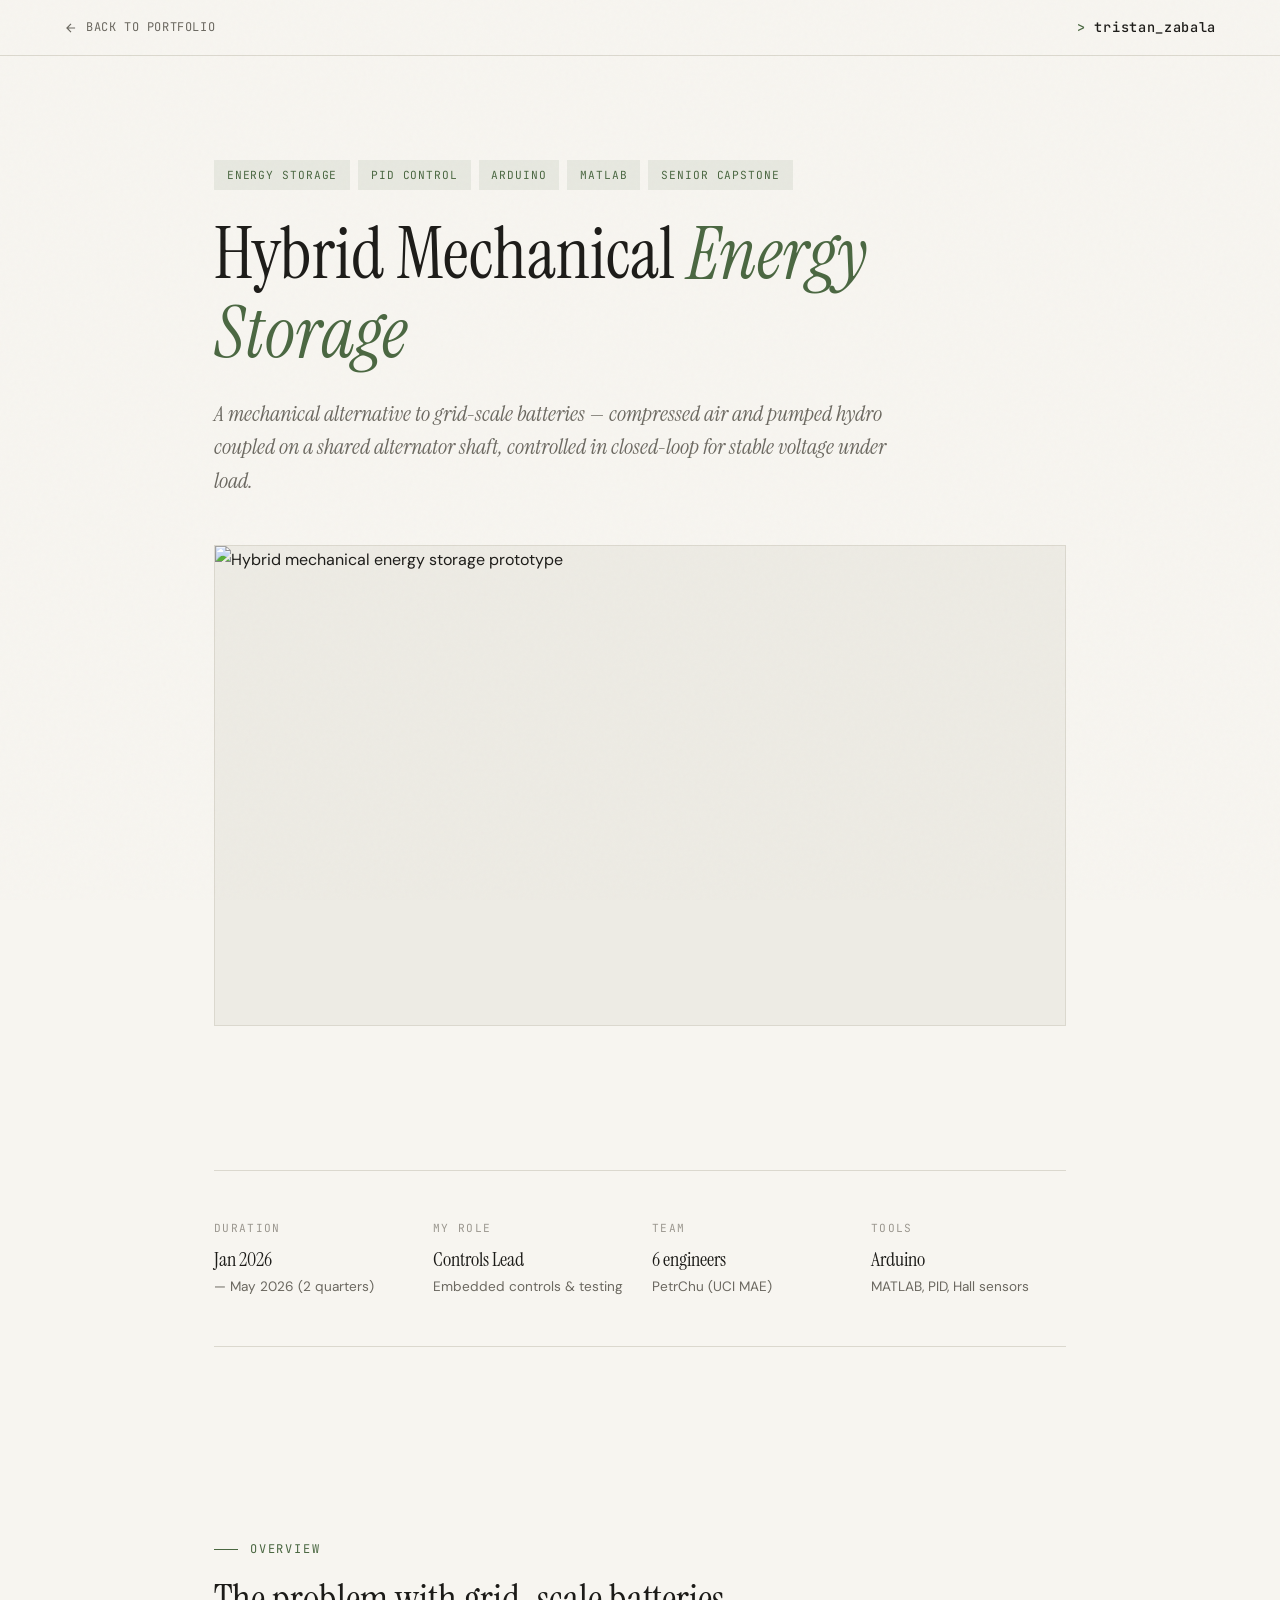
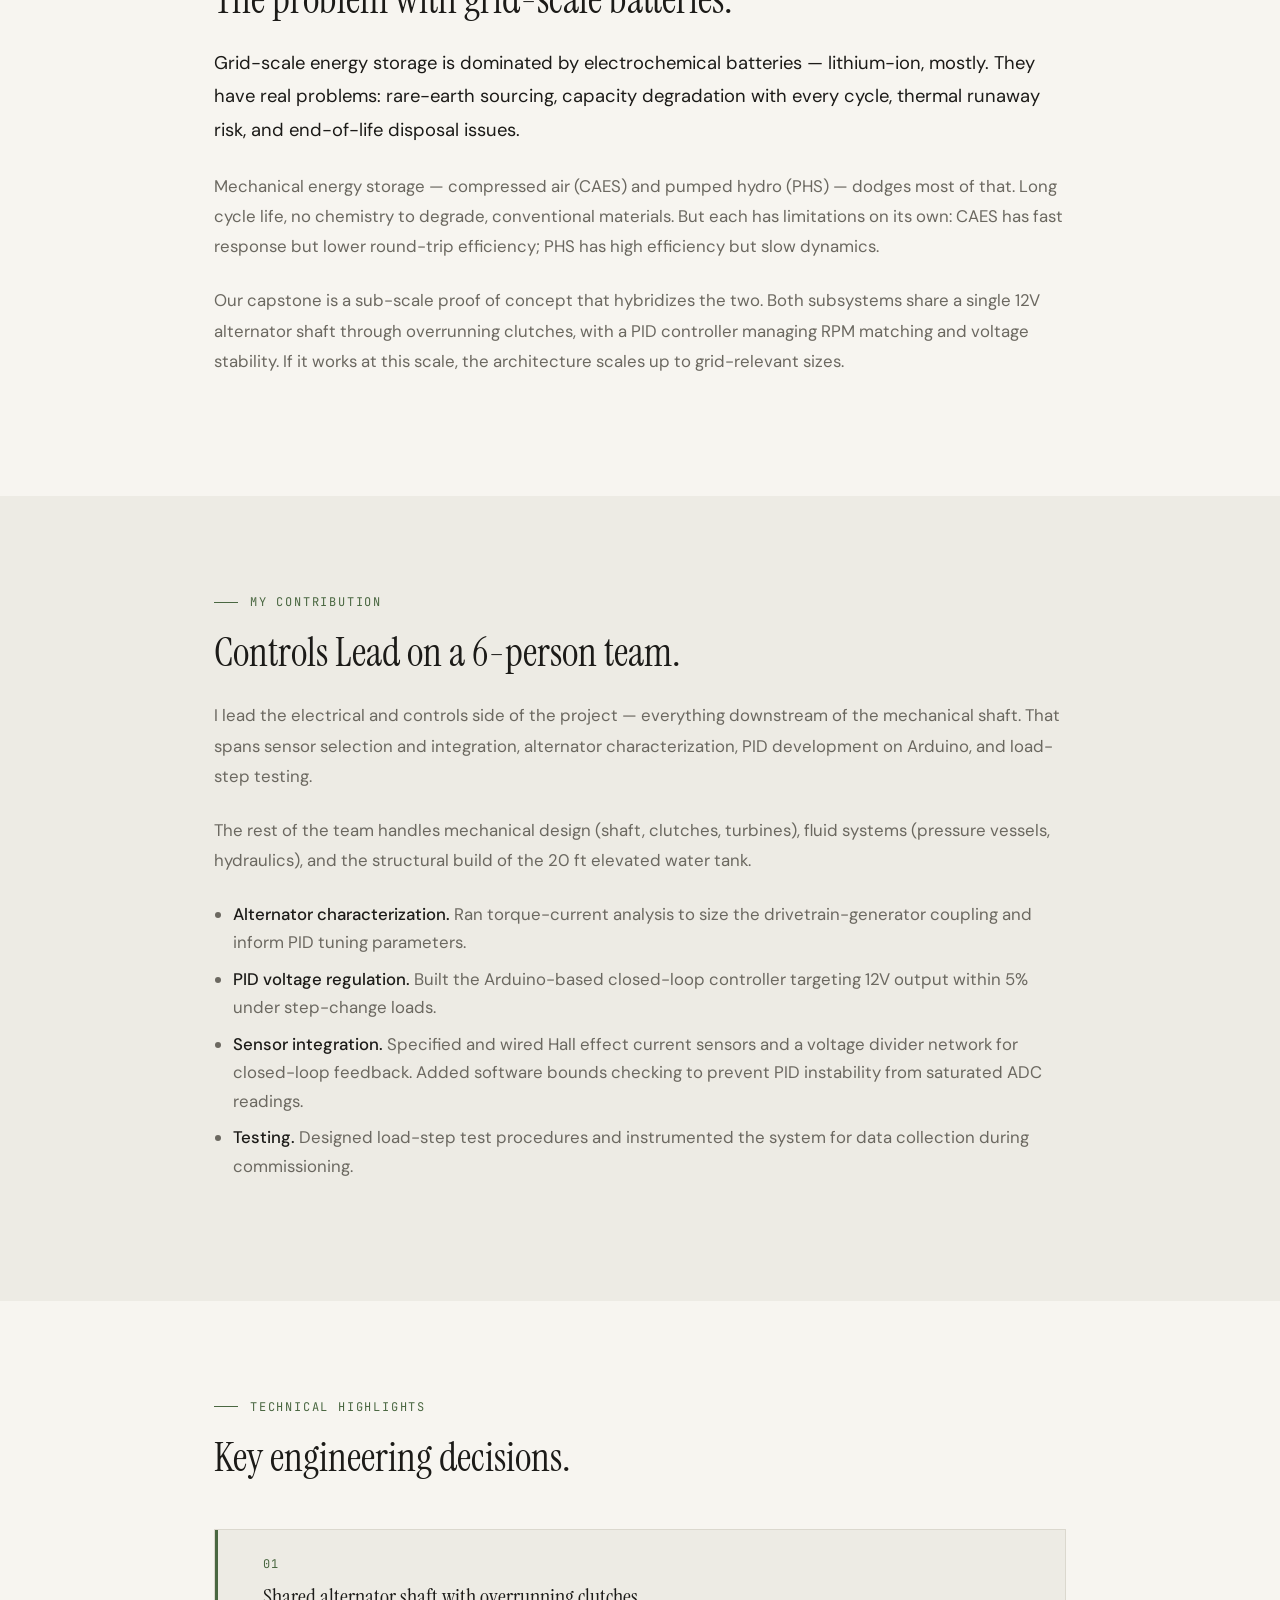
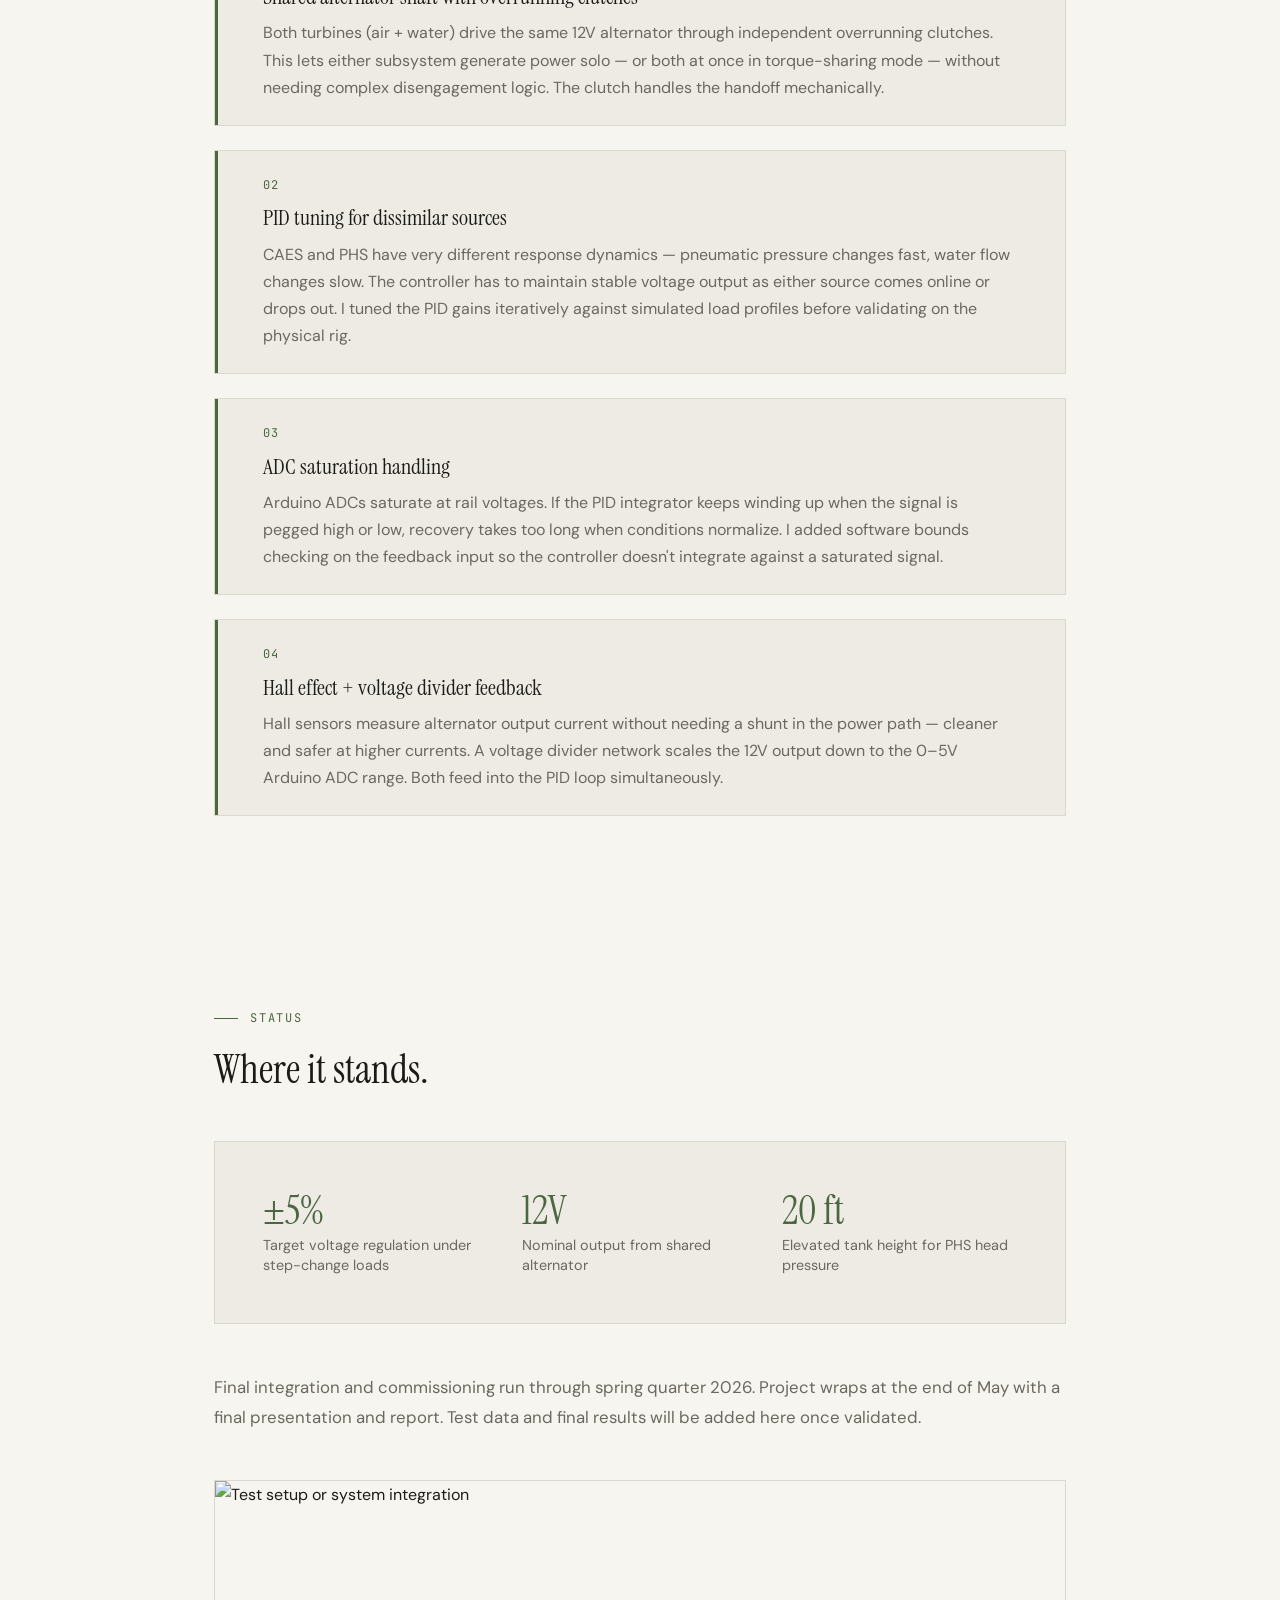
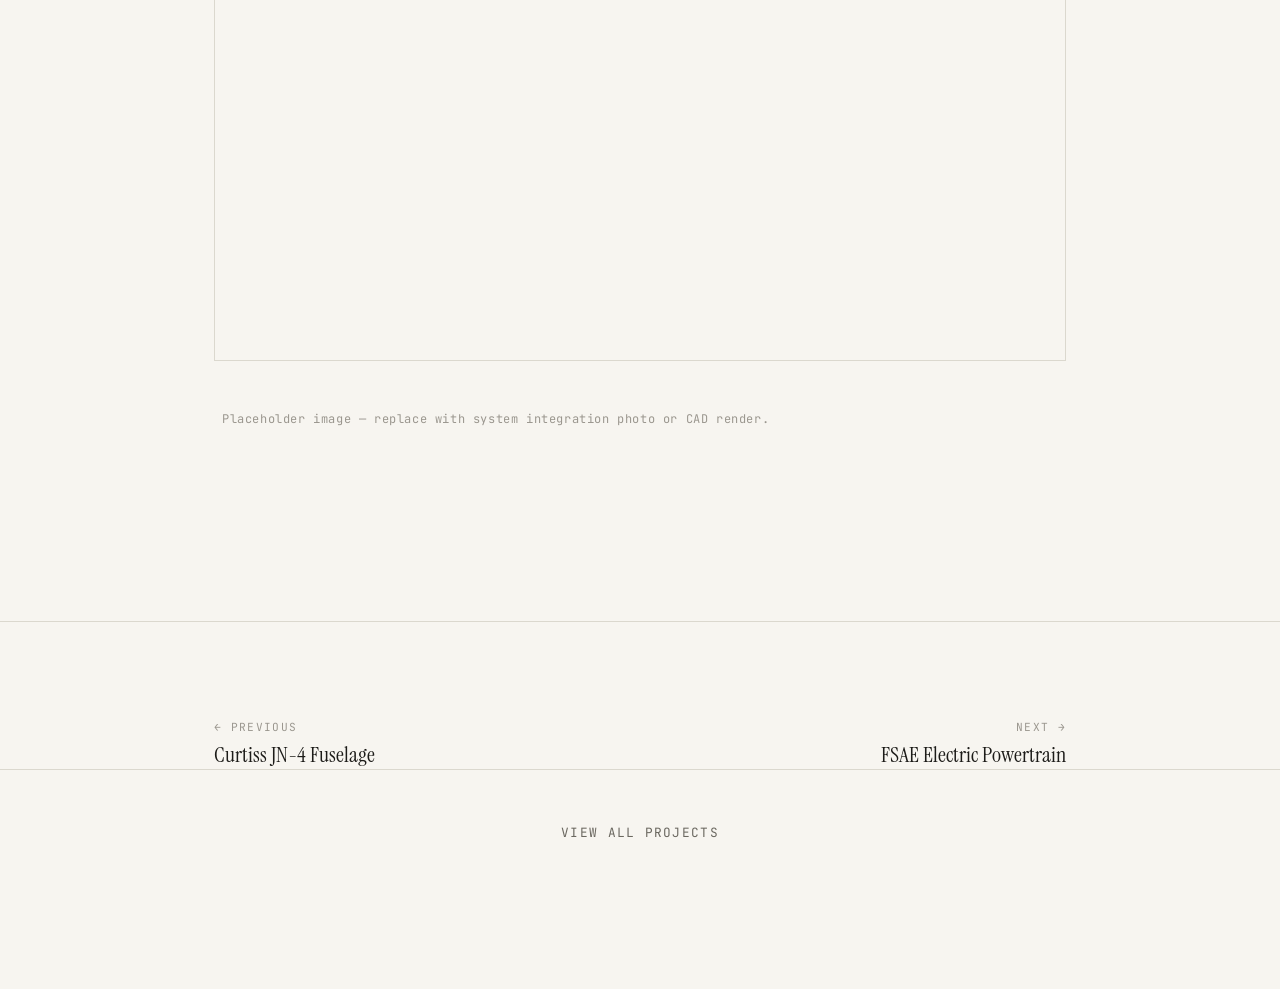
==== projects/capstone.html @ 6b92537d "Add files via upload" ====
<!DOCTYPE html>
<html lang="en">
<head>
  <meta charset="UTF-8">
  <meta name="viewport" content="width=device-width, initial-scale=1.0">
  <title>Hybrid Mechanical Energy Storage — Tristan Zabala</title>

  <!-- ════════════════════════════════════════════════════════
       PROJECT DETAIL PAGE — Hybrid Mechanical Energy Storage
       Things to customize are marked CHANGE:
       Main structure is locked in; you'll mostly edit paragraphs
       and swap placeholder images for real ones.
       ════════════════════════════════════════════════════════ -->

  <link rel="preconnect" href="https://fonts.googleapis.com">
  <link rel="preconnect" href="https://fonts.gstatic.com" crossorigin>
  <link href="https://fonts.googleapis.com/css2?family=DM+Sans:ital,wght@0,400;0,500;0,700;1,400&family=JetBrains+Mono:wght@400;500&family=Instrument+Serif:ital@0;1&display=swap" rel="stylesheet">

  <link rel="stylesheet" href="style.css">
</head>

<body>

  <!-- NAV -->
  <nav class="nav">
    <div class="container">
      <a href="../index.html" class="nav-back">
        <svg width="14" height="14" viewBox="0 0 24 24" fill="none" stroke="currentColor" stroke-width="2"><path d="M19 12H5M12 19l-7-7 7-7"/></svg>
        Back to portfolio
      </a>
      <a href="../index.html" class="nav-logo"><span>&gt;</span> tristan_zabala</a>
    </div>
  </nav>


  <!-- HERO -->
  <section class="project-hero">
    <div class="container-narrow">
      <div class="project-tags">
        <span class="project-tag">Energy Storage</span>
        <span class="project-tag">PID Control</span>
        <span class="project-tag">Arduino</span>
        <span class="project-tag">MATLAB</span>
        <span class="project-tag">Senior Capstone</span>
      </div>

      <h1 class="project-title">Hybrid Mechanical <em>Energy Storage</em></h1>

      <p class="project-summary">
        A mechanical alternative to grid-scale batteries — compressed air
        and pumped hydro coupled on a shared alternator shaft, controlled
        in closed-loop for stable voltage under load.
      </p>
    </div>

    <div class="container-narrow">
      <div class="hero-image-wrapper">
        <!-- CHANGE: Replace with a render or photo of the prototype or CAD assembly.
             Good options: full system CAD render, control system breadboard,
             or a photo of the 20ft water tank rig. 16:9 aspect ratio. -->
        <img
          src="https://images.unsplash.com/photo-1581091226825-a6a2a5aee158?w=1200&h=675&fit=crop"
          alt="Hybrid mechanical energy storage prototype"
          class="hero-image"
        >
      </div>
    </div>
  </section>


  <!-- INFO STRIP -->
  <section class="container-narrow">
    <div class="info-strip">
      <div class="info-strip-grid">
        <div>
          <div class="info-item-label">Duration</div>
          <div class="info-item-value">Jan 2026</div>
          <div class="info-item-sub">— May 2026 (2 quarters)</div>
        </div>
        <div>
          <div class="info-item-label">My Role</div>
          <div class="info-item-value">Controls Lead</div>
          <div class="info-item-sub">Embedded controls &amp; testing</div>
        </div>
        <div>
          <div class="info-item-label">Team</div>
          <div class="info-item-value">6 engineers</div>
          <div class="info-item-sub">PetrChu (UCI MAE)</div>
        </div>
        <div>
          <div class="info-item-label">Tools</div>
          <div class="info-item-value">Arduino</div>
          <div class="info-item-sub">MATLAB, PID, Hall sensors</div>
        </div>
      </div>
    </div>
  </section>


  <!-- OVERVIEW -->
  <section class="section">
    <div class="container-narrow">
      <div class="section-label">Overview</div>
      <h2 class="section-title">The problem with grid-scale batteries.</h2>

      <div class="section-body">
        <p class="lead">
          Grid-scale energy storage is dominated by electrochemical batteries —
          lithium-ion, mostly. They have real problems: rare-earth sourcing,
          capacity degradation with every cycle, thermal runaway risk, and
          end-of-life disposal issues.
        </p>
        <p>
          Mechanical energy storage — compressed air (CAES) and pumped hydro
          (PHS) — dodges most of that. Long cycle life, no chemistry to
          degrade, conventional materials. But each has limitations on its
          own: CAES has fast response but lower round-trip efficiency; PHS
          has high efficiency but slow dynamics.
        </p>
        <p>
          Our capstone is a sub-scale proof of concept that hybridizes the
          two. Both subsystems share a single 12V alternator shaft through
          overrunning clutches, with a PID controller managing RPM matching
          and voltage stability. If it works at this scale, the architecture
          scales up to grid-relevant sizes.
        </p>
      </div>
    </div>
  </section>


  <!-- MY CONTRIBUTION -->
  <section class="section" style="background: var(--bg-card); margin: 0 -100vw; padding-left: 100vw; padding-right: 100vw;">
    <div class="container-narrow">
      <div class="section-label">My Contribution</div>
      <h2 class="section-title">Controls Lead on a 6-person team.</h2>

      <div class="section-body">
        <p>
          I lead the electrical and controls side of the project — everything
          downstream of the mechanical shaft. That spans sensor selection and
          integration, alternator characterization, PID development on Arduino,
          and load-step testing.
        </p>
        <p>
          The rest of the team handles mechanical design (shaft, clutches,
          turbines), fluid systems (pressure vessels, hydraulics), and the
          structural build of the 20 ft elevated water tank.
        </p>

        <!-- CHANGE: Edit the list below to reflect your specific deliverables -->
        <ul>
          <li><strong>Alternator characterization.</strong> Ran torque-current
            analysis to size the drivetrain-generator coupling and inform PID
            tuning parameters.</li>
          <li><strong>PID voltage regulation.</strong> Built the Arduino-based
            closed-loop controller targeting 12V output within 5% under
            step-change loads.</li>
          <li><strong>Sensor integration.</strong> Specified and wired Hall
            effect current sensors and a voltage divider network for closed-loop
            feedback. Added software bounds checking to prevent PID instability
            from saturated ADC readings.</li>
          <li><strong>Testing.</strong> Designed load-step test procedures and
            instrumented the system for data collection during commissioning.</li>
        </ul>
      </div>
    </div>
  </section>


  <!-- TECHNICAL HIGHLIGHTS -->
  <section class="section">
    <div class="container-narrow">
      <div class="section-label">Technical Highlights</div>
      <h2 class="section-title">Key engineering decisions.</h2>

      <div class="highlight-list">

        <div class="highlight-card">
          <span class="highlight-number">01</span>
          <h3>Shared alternator shaft with overrunning clutches</h3>
          <p>
            Both turbines (air + water) drive the same 12V alternator through
            independent overrunning clutches. This lets either subsystem generate
            power solo — or both at once in torque-sharing mode — without needing
            complex disengagement logic. The clutch handles the handoff mechanically.
          </p>
        </div>

        <div class="highlight-card">
          <span class="highlight-number">02</span>
          <h3>PID tuning for dissimilar sources</h3>
          <p>
            CAES and PHS have very different response dynamics — pneumatic pressure
            changes fast, water flow changes slow. The controller has to maintain
            stable voltage output as either source comes online or drops out. I tuned
            the PID gains iteratively against simulated load profiles before
            validating on the physical rig.
          </p>
        </div>

        <div class="highlight-card">
          <span class="highlight-number">03</span>
          <h3>ADC saturation handling</h3>
          <p>
            Arduino ADCs saturate at rail voltages. If the PID integrator keeps
            winding up when the signal is pegged high or low, recovery takes too
            long when conditions normalize. I added software bounds checking on
            the feedback input so the controller doesn't integrate against a
            saturated signal.
          </p>
        </div>

        <div class="highlight-card">
          <span class="highlight-number">04</span>
          <h3>Hall effect + voltage divider feedback</h3>
          <p>
            Hall sensors measure alternator output current without needing a
            shunt in the power path — cleaner and safer at higher currents.
            A voltage divider network scales the 12V output down to the
            0–5V Arduino ADC range. Both feed into the PID loop simultaneously.
          </p>
        </div>

      </div>
    </div>
  </section>


  <!-- RESULTS / CURRENT STATUS -->
  <section class="section">
    <div class="container-narrow">
      <div class="section-label">Status</div>
      <h2 class="section-title">Where it stands.</h2>

      <!-- CHANGE: Update stats below as the project progresses -->
      <div class="stat-row">
        <div>
          <div class="stat-big">±5%</div>
          <div class="stat-caption">Target voltage regulation under step-change loads</div>
        </div>
        <div>
          <div class="stat-big">12V</div>
          <div class="stat-caption">Nominal output from shared alternator</div>
        </div>
        <div>
          <div class="stat-big">20 ft</div>
          <div class="stat-caption">Elevated tank height for PHS head pressure</div>
        </div>
      </div>

      <div class="section-body">
        <!-- CHANGE: Update this once you have test data -->
        <p>
          Final integration and commissioning run through spring quarter 2026.
          Project wraps at the end of May with a final presentation and report.
          Test data and final results will be added here once validated.
        </p>
      </div>

      <!-- CHANGE: Add a photo of the system or test setup -->
      <div class="image-single">
        <img
          src="https://images.unsplash.com/photo-1581092918056-0c4c3acd3789?w=1200&h=675&fit=crop"
          alt="Test setup or system integration"
        >
        <!-- This caption sits outside the image frame — update to describe the photo -->
      </div>
      <div class="image-caption">Placeholder image — replace with system integration photo or CAD render.</div>
    </div>
  </section>


  <!-- PROJECT FOOTER -->
  <footer class="project-footer">
    <div class="container-narrow">
      <div class="project-footer-grid">
        <a href="jn4.html" class="footer-prev">
          <span class="footer-nav-label">← Previous</span>
          <span class="footer-nav-title">Curtiss JN-4 Fuselage</span>
        </a>
        <a href="fsae.html" class="footer-next">
          <span class="footer-nav-label">Next →</span>
          <span class="footer-nav-title">FSAE Electric Powertrain</span>
        </a>
      </div>
    </div>
    <div class="back-to-all">
      <a href="../index.html#projects">View all projects</a>
    </div>
  </footer>

</body>
</html>
---- projects/style.css ----
/* ================================================================
   PROJECT PAGE STYLES — Forest & Sand theme
   Shared by all project detail pages. 
   
   If you change theme colors here, also update index.html :root {}
   so the main page and project pages match.
   ================================================================ */

:root {
  --accent: #4A6741;
  --accent-dim: #4A674118;
  --accent-hover: #3D5A36;

  --bg-primary: #F7F5F0;
  --bg-card: #EDEBE4;
  --bg-card-hover: #E5E3DB;
  --bg-elevated: #E8E6DE;
  --bg-nav: rgba(247, 245, 240, 0.85);

  --text-primary: #1C1B18;
  --text-secondary: #6B6860;
  --text-dim: #9B978F;

  --border: #DBD8CE;
  --border-light: #CCC9BF;

  --font-body: 'DM Sans', sans-serif;
  --font-display: 'Instrument Serif', Georgia, serif;
  --font-mono: 'JetBrains Mono', monospace;

  --space-xs: 0.5rem;
  --space-sm: 1rem;
  --space-md: 1.5rem;
  --space-lg: 3rem;
  --space-xl: 6rem;
  --max-width: 900px;
  --max-width-wide: 1200px;
}

*, *::before, *::after { margin: 0; padding: 0; box-sizing: border-box; }

html {
  scroll-behavior: smooth;
  scroll-padding-top: 80px;
}

body {
  font-family: var(--font-body);
  background: var(--bg-primary);
  color: var(--text-primary);
  line-height: 1.7;
  -webkit-font-smoothing: antialiased;
}

img { max-width: 100%; display: block; }

a {
  color: var(--accent);
  text-decoration: none;
  transition: opacity 0.2s;
}
a:hover { opacity: 0.8; }

/* Grain overlay */
body::before {
  content: '';
  position: fixed;
  top: 0; left: 0; right: 0; bottom: 0;
  background-image: url("data:image/svg+xml,%3Csvg viewBox='0 0 256 256' xmlns='http://www.w3.org/2000/svg'%3E%3Cfilter id='noise'%3E%3CfeTurbulence type='fractalNoise' baseFrequency='0.9' numOctaves='4' stitchTiles='stitch'/%3E%3C/filter%3E%3Crect width='100%25' height='100%25' filter='url(%23noise)' opacity='0.025'/%3E%3C/svg%3E");
  pointer-events: none;
  z-index: 9999;
}

.container {
  max-width: var(--max-width-wide);
  margin: 0 auto;
  padding: 0 var(--space-md);
}

.container-narrow {
  max-width: var(--max-width);
  margin: 0 auto;
  padding: 0 var(--space-md);
}

/* ─────────────── NAV ─────────────── */
.nav {
  position: fixed;
  top: 0; left: 0; right: 0;
  z-index: 1000;
  padding: var(--space-sm) 0;
  background: var(--bg-nav);
  backdrop-filter: blur(20px);
  -webkit-backdrop-filter: blur(20px);
  border-bottom: 1px solid var(--border);
}

.nav .container {
  display: flex;
  justify-content: space-between;
  align-items: center;
}

.nav-back {
  font-family: var(--font-mono);
  font-size: 0.75rem;
  color: var(--text-secondary);
  letter-spacing: 0.05em;
  text-transform: uppercase;
  display: inline-flex;
  align-items: center;
  gap: 0.5rem;
  transition: color 0.3s;
}

.nav-back:hover { color: var(--text-primary); opacity: 1; }

.nav-back svg {
  transition: transform 0.3s;
}

.nav-back:hover svg {
  transform: translateX(-3px);
}

.nav-logo {
  font-family: var(--font-mono);
  font-size: 0.85rem;
  font-weight: 500;
  color: var(--text-primary);
  letter-spacing: 0.05em;
}
.nav-logo span { color: var(--accent); }

/* ─────────────── HERO ─────────────── */
.project-hero {
  padding: 10rem 0 var(--space-lg);
}

.project-tags {
  display: flex;
  flex-wrap: wrap;
  gap: 0.5rem;
  margin-bottom: var(--space-md);
}

.project-tag {
  font-family: var(--font-mono);
  font-size: 0.7rem;
  letter-spacing: 0.08em;
  text-transform: uppercase;
  color: var(--accent);
  background: var(--accent-dim);
  padding: 0.35rem 0.8rem;
}

.project-title {
  font-family: var(--font-display);
  font-size: clamp(2.5rem, 6vw, 4.5rem);
  font-weight: 400;
  line-height: 1.1;
  margin-bottom: var(--space-md);
  max-width: 900px;
}

.project-title em { font-style: italic; color: var(--accent); }

.project-summary {
  font-family: var(--font-display);
  font-size: 1.4rem;
  color: var(--text-secondary);
  line-height: 1.5;
  max-width: 700px;
  font-style: italic;
}

/* ─────────────── HERO IMAGE ─────────────── */
.hero-image-wrapper {
  margin-top: var(--space-lg);
  border: 1px solid var(--border);
  background: var(--bg-card);
  overflow: hidden;
}

.hero-image {
  width: 100%;
  aspect-ratio: 16/9;
  object-fit: cover;
}

/* ─────────────── INFO STRIP ─────────────── */
.info-strip {
  border-top: 1px solid var(--border);
  border-bottom: 1px solid var(--border);
  padding: var(--space-lg) 0;
  margin: var(--space-xl) 0 var(--space-xl);
}

.info-strip-grid {
  display: grid;
  grid-template-columns: repeat(4, 1fr);
  gap: var(--space-md);
}

.info-item-label {
  font-family: var(--font-mono);
  font-size: 0.7rem;
  letter-spacing: 0.12em;
  text-transform: uppercase;
  color: var(--text-dim);
  margin-bottom: 0.5rem;
}

.info-item-value {
  font-family: var(--font-display);
  font-size: 1.25rem;
  color: var(--text-primary);
  line-height: 1.3;
}

.info-item-sub {
  font-size: 0.85rem;
  color: var(--text-secondary);
  margin-top: 0.2rem;
}

/* ─────────────── ARTICLE SECTIONS ─────────────── */
.section {
  padding: var(--space-xl) 0;
}

.section-label {
  font-family: var(--font-mono);
  font-size: 0.75rem;
  letter-spacing: 0.15em;
  text-transform: uppercase;
  color: var(--accent);
  margin-bottom: var(--space-sm);
  display: flex;
  align-items: center;
  gap: 0.75rem;
}

.section-label::before {
  content: '';
  width: 24px;
  height: 1px;
  background: var(--accent);
}

.section-title {
  font-family: var(--font-display);
  font-size: clamp(1.8rem, 3.5vw, 2.5rem);
  font-weight: 400;
  line-height: 1.2;
  margin-bottom: var(--space-md);
}

.section-body p {
  color: var(--text-secondary);
  margin-bottom: var(--space-md);
  font-size: 1.05rem;
  line-height: 1.8;
}

.section-body p.lead {
  color: var(--text-primary);
  font-size: 1.15rem;
}

.section-body ul {
  margin: var(--space-sm) 0 var(--space-md) 1.2rem;
}

.section-body li {
  color: var(--text-secondary);
  margin-bottom: 0.5rem;
  font-size: 1.05rem;
  line-height: 1.7;
}

.section-body strong {
  color: var(--text-primary);
  font-weight: 500;
}

/* ─────────────── HIGHLIGHT CARDS ─────────────── */
.highlight-list {
  display: flex;
  flex-direction: column;
  gap: var(--space-md);
  margin-top: var(--space-lg);
}

.highlight-card {
  background: var(--bg-card);
  border: 1px solid var(--border);
  padding: var(--space-md) var(--space-lg);
  position: relative;
}

.highlight-card::before {
  content: '';
  position: absolute;
  left: 0; top: 0; bottom: 0;
  width: 3px;
  background: var(--accent);
}

.highlight-card h3 {
  font-family: var(--font-display);
  font-size: 1.4rem;
  font-weight: 400;
  margin-bottom: 0.5rem;
  line-height: 1.3;
}

.highlight-card p {
  color: var(--text-secondary);
  font-size: 1rem;
  line-height: 1.7;
  margin-bottom: 0;
}

.highlight-number {
  font-family: var(--font-mono);
  font-size: 0.75rem;
  color: var(--accent);
  letter-spacing: 0.1em;
  margin-bottom: 0.5rem;
  display: block;
}

/* ─────────────── STAT CALLOUTS ─────────────── */
.stat-row {
  display: grid;
  grid-template-columns: repeat(3, 1fr);
  gap: var(--space-md);
  margin: var(--space-lg) 0;
  padding: var(--space-lg);
  background: var(--bg-card);
  border: 1px solid var(--border);
}

.stat-big {
  font-family: var(--font-display);
  font-size: 2.5rem;
  color: var(--accent);
  line-height: 1;
  margin-bottom: 0.3rem;
}

.stat-caption {
  font-size: 0.9rem;
  color: var(--text-secondary);
  line-height: 1.4;
}

/* ─────────────── IMAGE GRID ─────────────── */
.image-grid {
  display: grid;
  grid-template-columns: repeat(2, 1fr);
  gap: 1rem;
  margin: var(--space-lg) 0;
}

.image-grid img {
  width: 100%;
  aspect-ratio: 4/3;
  object-fit: cover;
  border: 1px solid var(--border);
}

.image-single {
  margin: var(--space-lg) 0;
  border: 1px solid var(--border);
}

.image-single img {
  width: 100%;
  aspect-ratio: 16/9;
  object-fit: cover;
}

.image-caption {
  font-family: var(--font-mono);
  font-size: 0.75rem;
  color: var(--text-dim);
  letter-spacing: 0.05em;
  margin-top: 0.75rem;
  padding: 0 var(--space-xs);
}

/* ─────────────── PULL QUOTE ─────────────── */
.pull-quote {
  font-family: var(--font-display);
  font-size: 1.5rem;
  font-style: italic;
  color: var(--text-primary);
  line-height: 1.4;
  margin: var(--space-lg) 0;
  padding: 0 var(--space-lg);
  border-left: 3px solid var(--accent);
}

/* ─────────────── FOOTER NAV ─────────────── */
.project-footer {
  padding: var(--space-xl) 0;
  border-top: 1px solid var(--border);
  margin-top: var(--space-xl);
}

.project-footer-grid {
  display: grid;
  grid-template-columns: 1fr 1fr;
  gap: var(--space-lg);
  align-items: center;
}

.footer-prev,
.footer-next {
  display: flex;
  flex-direction: column;
  gap: 0.3rem;
  transition: opacity 0.3s;
}

.footer-prev { text-align: left; }
.footer-next { text-align: right; align-items: flex-end; }

.footer-nav-label {
  font-family: var(--font-mono);
  font-size: 0.7rem;
  color: var(--text-dim);
  letter-spacing: 0.12em;
  text-transform: uppercase;
}

.footer-nav-title {
  font-family: var(--font-display);
  font-size: 1.4rem;
  color: var(--text-primary);
  line-height: 1.2;
}

.footer-prev:hover .footer-nav-title,
.footer-next:hover .footer-nav-title {
  color: var(--accent);
}

.back-to-all {
  text-align: center;
  padding: var(--space-lg) 0;
  border-top: 1px solid var(--border);
}

.back-to-all a {
  font-family: var(--font-mono);
  font-size: 0.8rem;
  color: var(--text-secondary);
  letter-spacing: 0.1em;
  text-transform: uppercase;
}

.back-to-all a:hover { color: var(--accent); opacity: 1; }

/* ─────────────── RESPONSIVE ─────────────── */
@media (max-width: 800px) {
  .info-strip-grid { grid-template-columns: repeat(2, 1fr); }
  .stat-row { grid-template-columns: 1fr; gap: var(--space-md); }
  .image-grid { grid-template-columns: 1fr; }
  .project-footer-grid { grid-template-columns: 1fr; gap: var(--space-md); }
  .footer-next { text-align: left; align-items: flex-start; }
  .project-hero { padding: 7rem 0 var(--space-md); }
}

@media (max-width: 600px) {
  .pull-quote { padding: 0 var(--space-md); font-size: 1.25rem; }
  .highlight-card { padding: var(--space-md); }
}
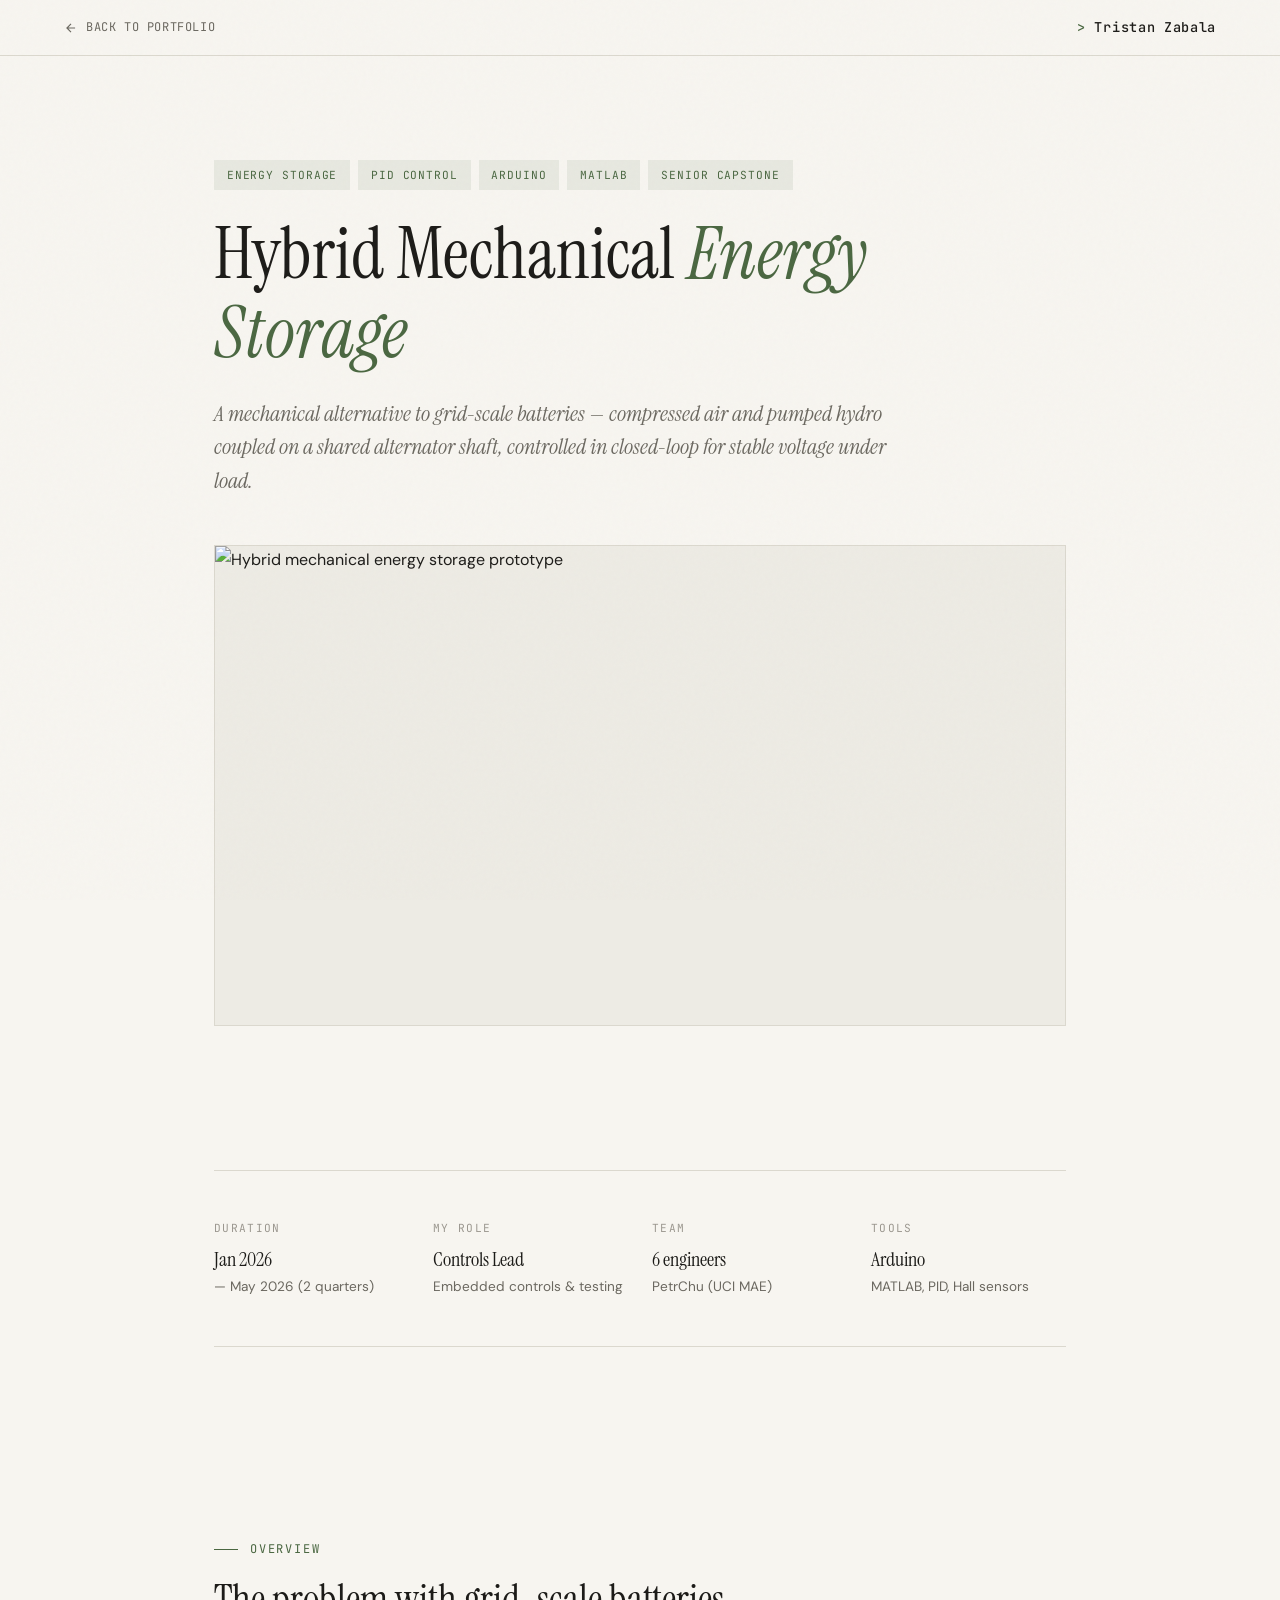
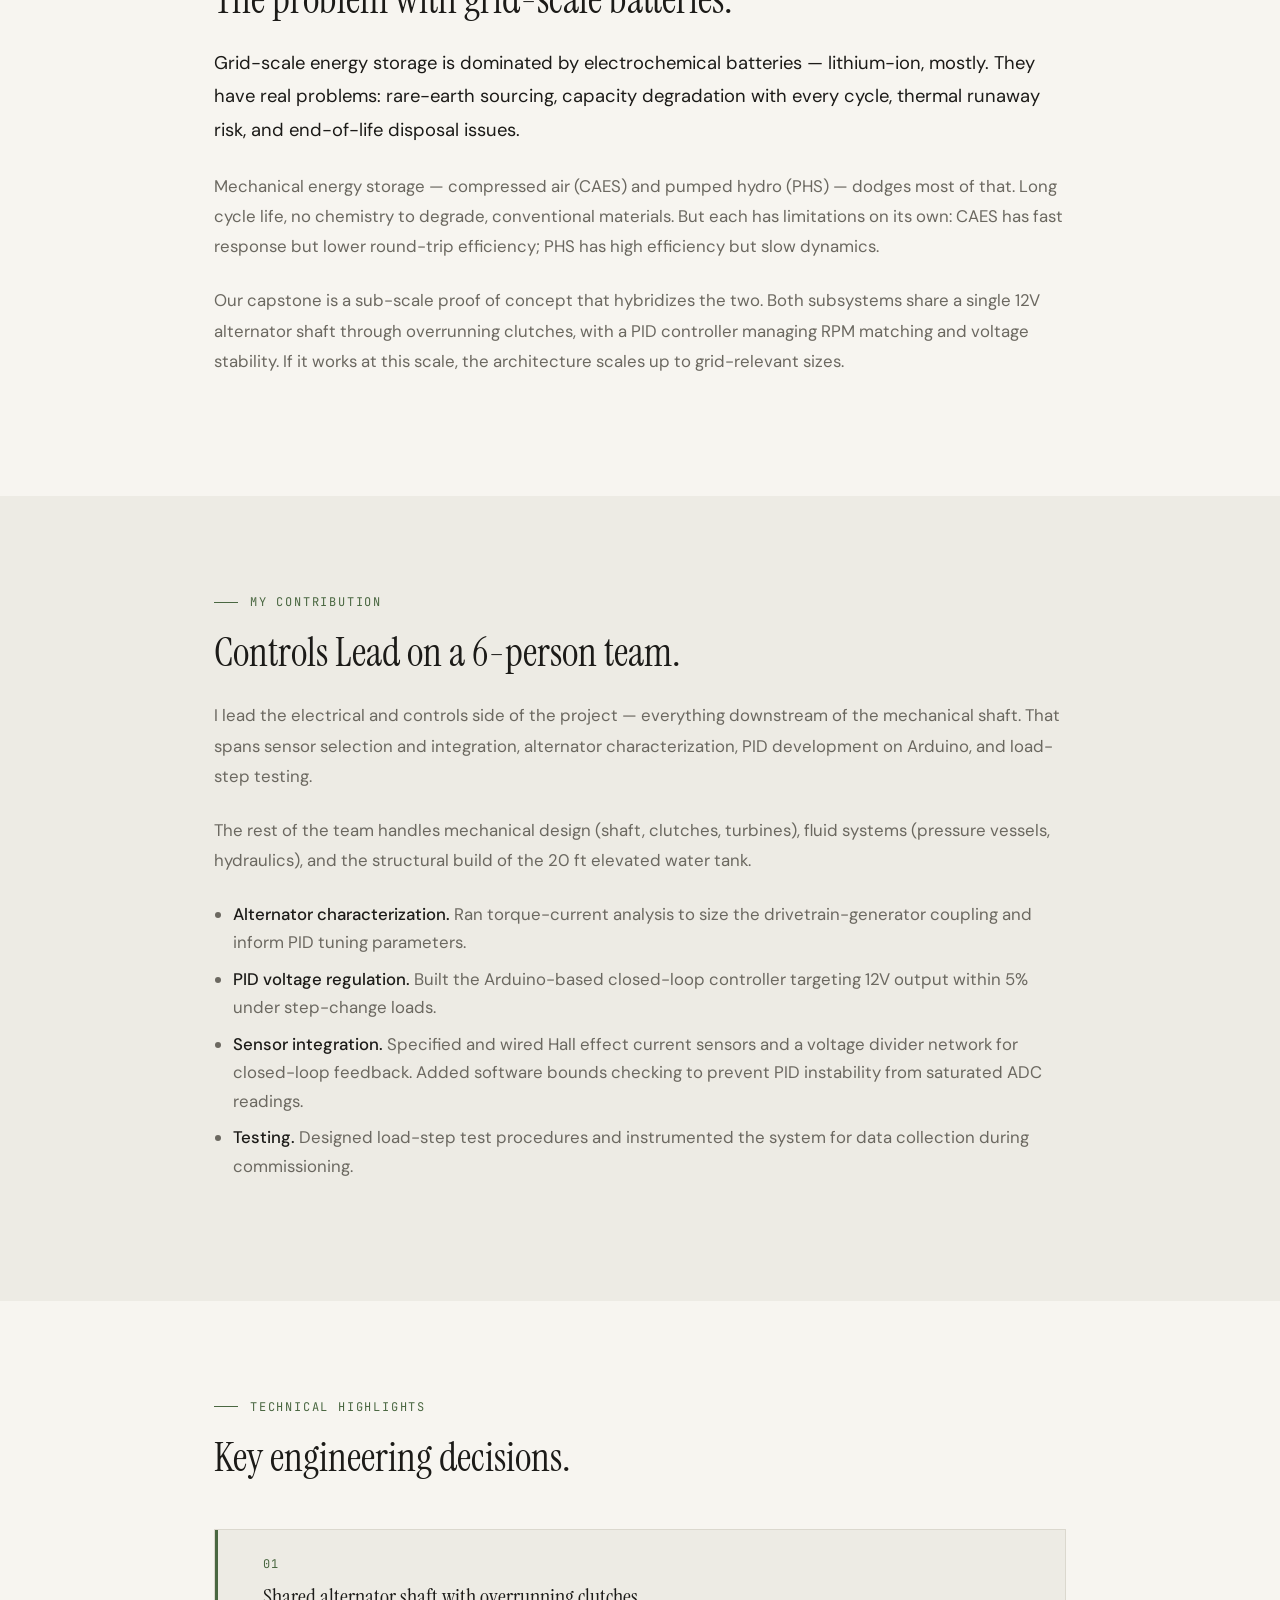
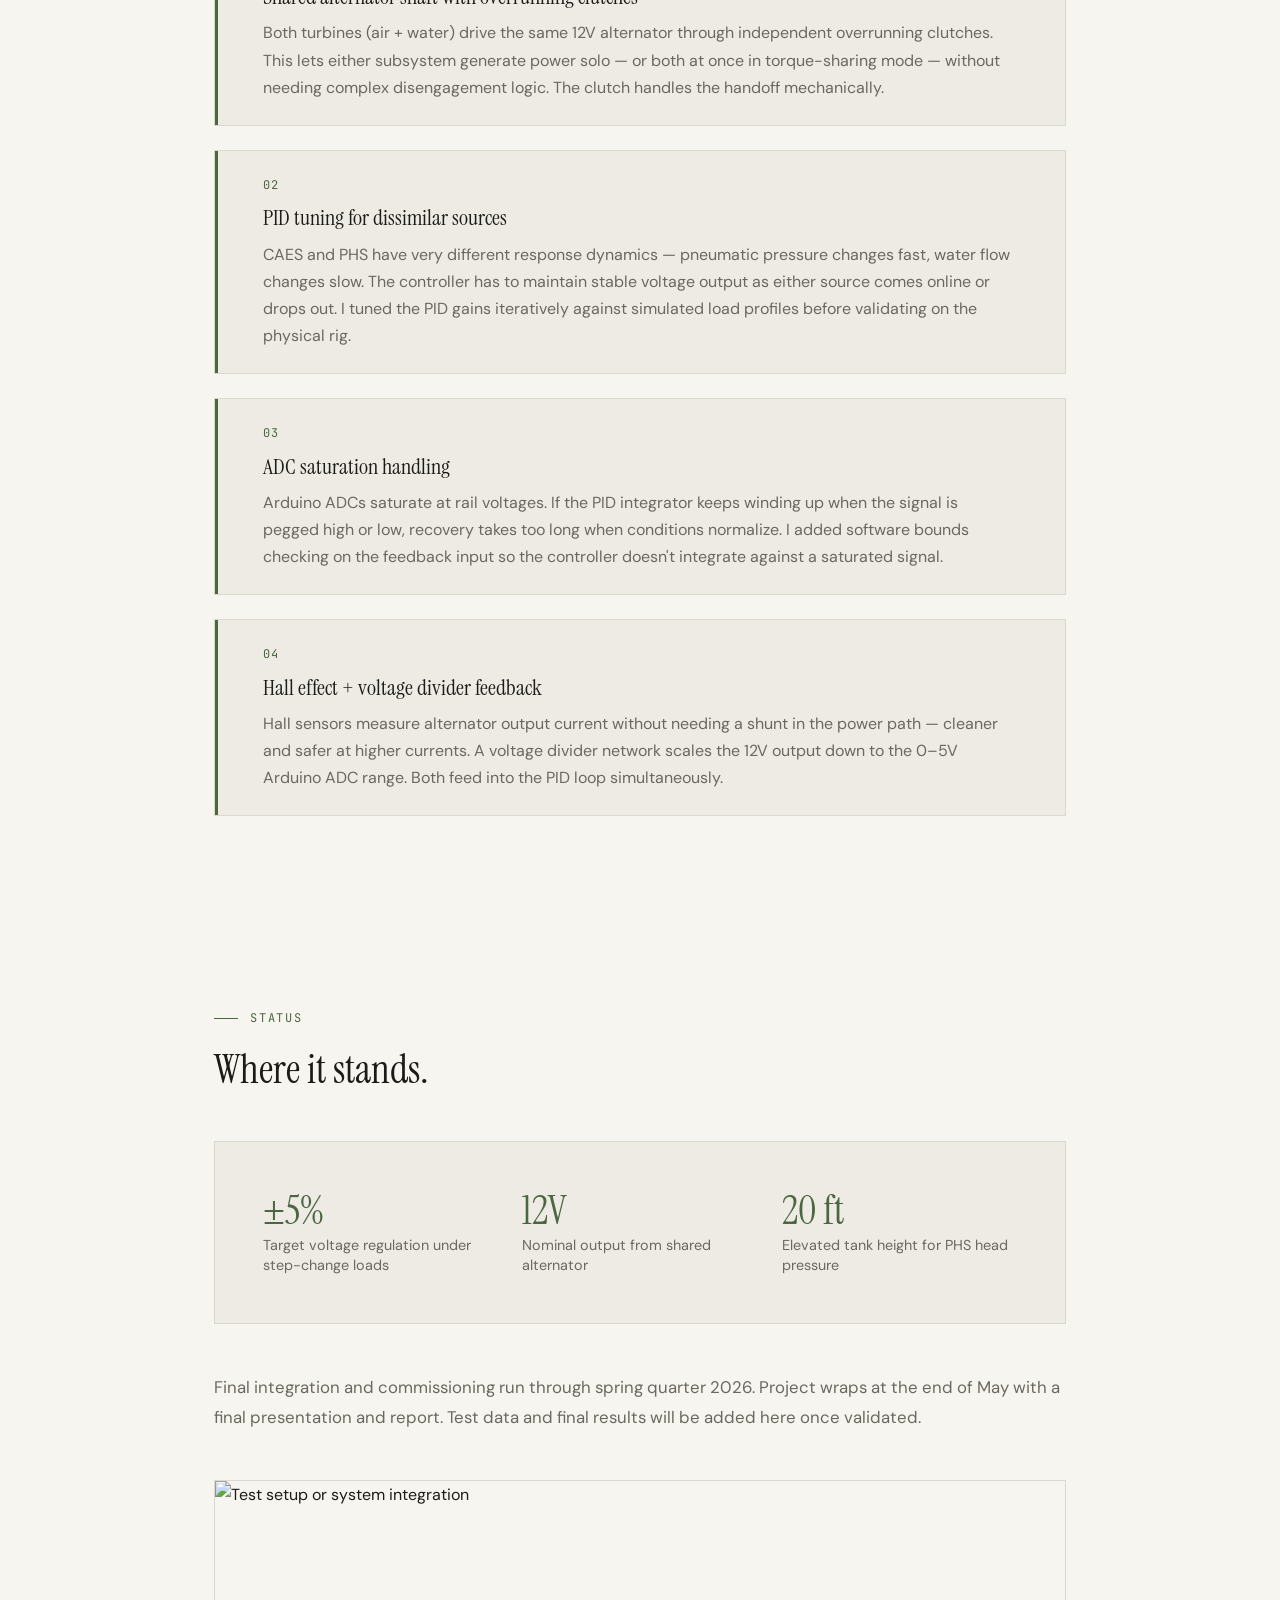
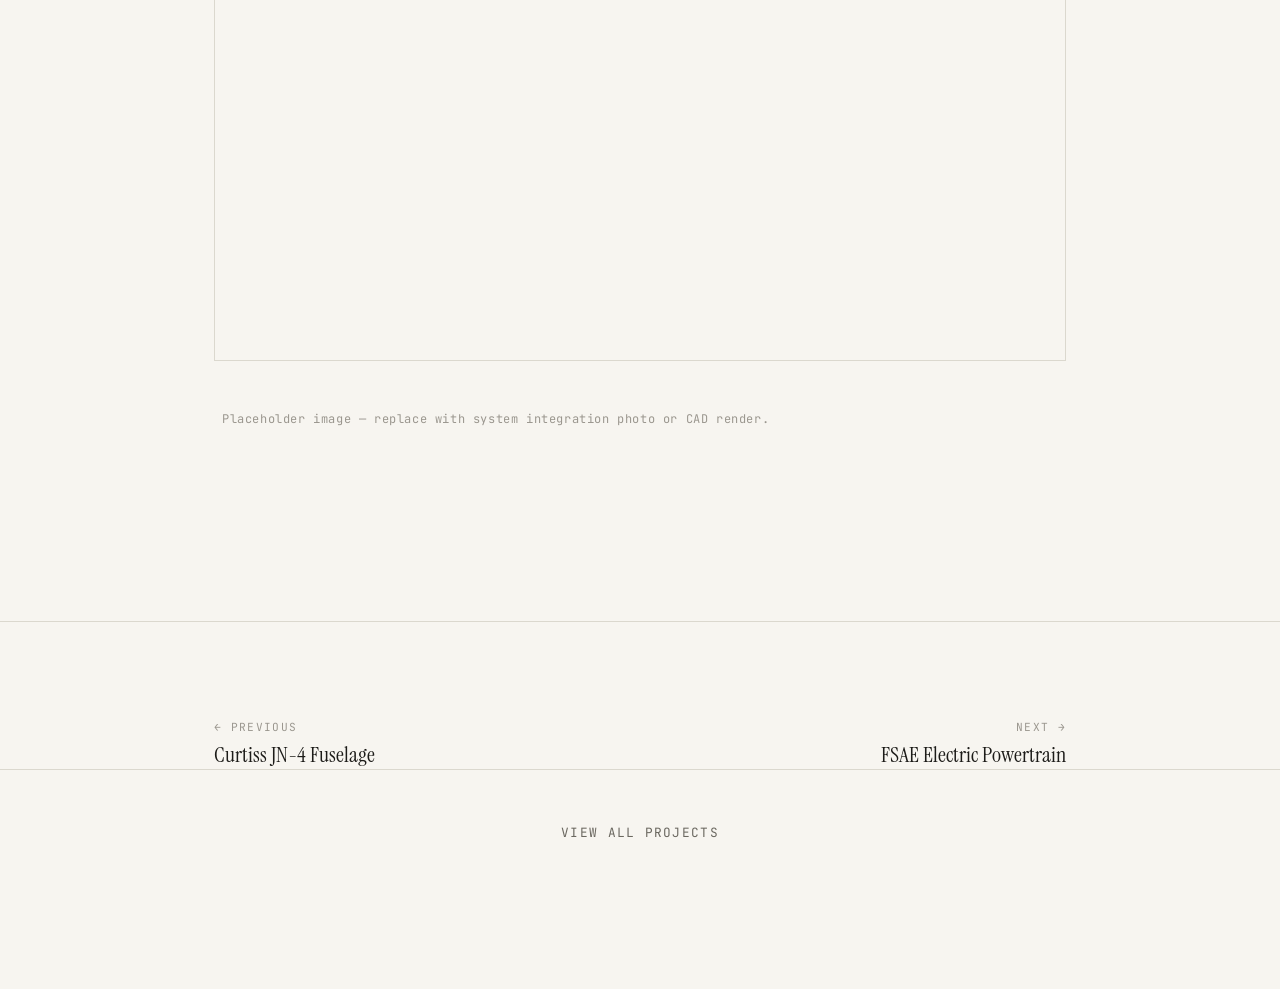
==== commit 4ec58a01: "Update name display in navigation link" ====
--- a/projects/capstone.html
+++ b/projects/capstone.html
@@ -28,7 +28,7 @@
         <svg width="14" height="14" viewBox="0 0 24 24" fill="none" stroke="currentColor" stroke-width="2"><path d="M19 12H5M12 19l-7-7 7-7"/></svg>
         Back to portfolio
       </a>
-      <a href="../index.html" class="nav-logo"><span>&gt;</span> tristan_zabala</a>
+      <a href="../index.html" class="nav-logo"><span>&gt;</span> Tristan Zabala</a>
     </div>
   </nav>
 
